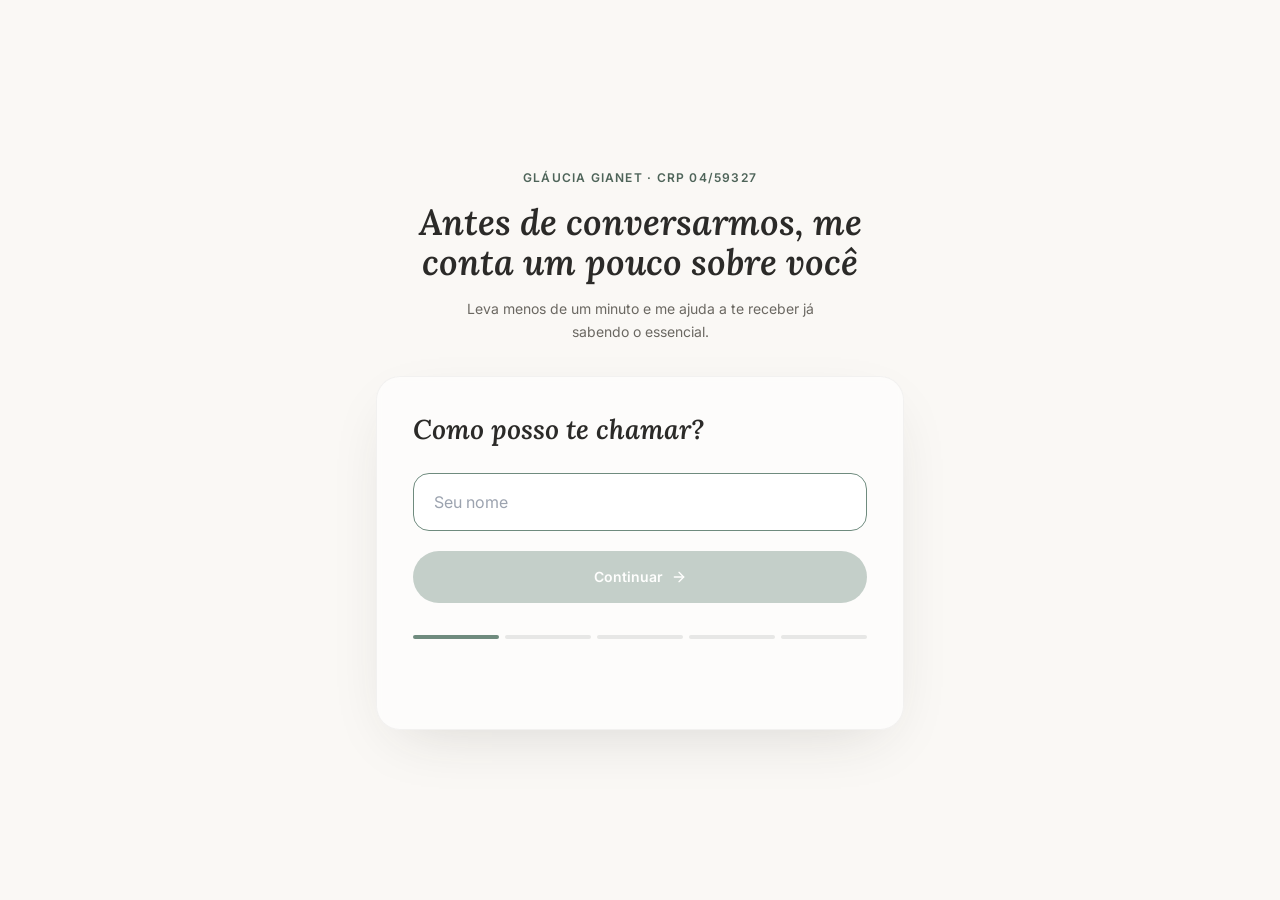
==== agendar/index.html @ 5de03a63 "Adiciona formulário de triagem em /agendar, com Meta Pixel Build do projeto landing-triagem publicad" ====
<!doctype html>
<html lang="pt-BR">
  <head>
    <meta charset="UTF-8" />
    <meta name="viewport" content="width=device-width, initial-scale=1" />
    <title>Gláucia Gianet | Agendar avaliação</title>
    <meta name="description" content="Responda algumas perguntas rápidas para agendar sua avaliação com a psicóloga Gláucia Gianet." />
    <meta name="robots" content="noindex" />

    <link rel="preconnect" href="https://fonts.googleapis.com" />
    <link rel="preconnect" href="https://fonts.gstatic.com" crossorigin />
    <link
      href="https://fonts.googleapis.com/css2?family=Lora:ital,wght@0,500;0,600;1,500;1,600&family=Inter:wght@400;500;600;700&display=swap"
      rel="stylesheet"
    />

    <!-- Meta Pixel Code (dataset "Valen Ads") -->
    <script>
      !function(f,b,e,v,n,t,s)
      {if(f.fbq)return;n=f.fbq=function(){n.callMethod?
      n.callMethod.apply(n,arguments):n.queue.push(arguments)};
      if(!f._fbq)f._fbq=n;n.push=n;n.loaded=!0;n.version='2.0';
      n.queue=[];t=b.createElement(e);t.async=!0;
      t.src=v;s=b.getElementsByTagName(e)[0];
      s.parentNode.insertBefore(t,s)}(window, document,'script',
      'https://connect.facebook.net/en_US/fbevents.js');
      fbq('init', '1316483920550855');
      fbq('track', 'PageView');
    </script>
    <!-- End Meta Pixel Code -->
    <script type="module" crossorigin src="/agendar/assets/index-CMJ3NV00.js"></script>
    <link rel="stylesheet" crossorigin href="/agendar/assets/index-fNC174bb.css">
  </head>
  <body>
    <noscript>
      <img height="1" width="1" style="display:none" src="https://www.facebook.com/tr?id=1316483920550855&ev=PageView&noscript=1" />
    </noscript>
    <div id="root"></div>
  </body>
</html>
---- agendar/assets/index-fNC174bb.css ----
*,:before,:after{--tw-border-spacing-x: 0;--tw-border-spacing-y: 0;--tw-translate-x: 0;--tw-translate-y: 0;--tw-rotate: 0;--tw-skew-x: 0;--tw-skew-y: 0;--tw-scale-x: 1;--tw-scale-y: 1;--tw-pan-x: ;--tw-pan-y: ;--tw-pinch-zoom: ;--tw-scroll-snap-strictness: proximity;--tw-gradient-from-position: ;--tw-gradient-via-position: ;--tw-gradient-to-position: ;--tw-ordinal: ;--tw-slashed-zero: ;--tw-numeric-figure: ;--tw-numeric-spacing: ;--tw-numeric-fraction: ;--tw-ring-inset: ;--tw-ring-offset-width: 0px;--tw-ring-offset-color: #fff;--tw-ring-color: rgb(59 130 246 / .5);--tw-ring-offset-shadow: 0 0 #0000;--tw-ring-shadow: 0 0 #0000;--tw-shadow: 0 0 #0000;--tw-shadow-colored: 0 0 #0000;--tw-blur: ;--tw-brightness: ;--tw-contrast: ;--tw-grayscale: ;--tw-hue-rotate: ;--tw-invert: ;--tw-saturate: ;--tw-sepia: ;--tw-drop-shadow: ;--tw-backdrop-blur: ;--tw-backdrop-brightness: ;--tw-backdrop-contrast: ;--tw-backdrop-grayscale: ;--tw-backdrop-hue-rotate: ;--tw-backdrop-invert: ;--tw-backdrop-opacity: ;--tw-backdrop-saturate: ;--tw-backdrop-sepia: ;--tw-contain-size: ;--tw-contain-layout: ;--tw-contain-paint: ;--tw-contain-style: }::backdrop{--tw-border-spacing-x: 0;--tw-border-spacing-y: 0;--tw-translate-x: 0;--tw-translate-y: 0;--tw-rotate: 0;--tw-skew-x: 0;--tw-skew-y: 0;--tw-scale-x: 1;--tw-scale-y: 1;--tw-pan-x: ;--tw-pan-y: ;--tw-pinch-zoom: ;--tw-scroll-snap-strictness: proximity;--tw-gradient-from-position: ;--tw-gradient-via-position: ;--tw-gradient-to-position: ;--tw-ordinal: ;--tw-slashed-zero: ;--tw-numeric-figure: ;--tw-numeric-spacing: ;--tw-numeric-fraction: ;--tw-ring-inset: ;--tw-ring-offset-width: 0px;--tw-ring-offset-color: #fff;--tw-ring-color: rgb(59 130 246 / .5);--tw-ring-offset-shadow: 0 0 #0000;--tw-ring-shadow: 0 0 #0000;--tw-shadow: 0 0 #0000;--tw-shadow-colored: 0 0 #0000;--tw-blur: ;--tw-brightness: ;--tw-contrast: ;--tw-grayscale: ;--tw-hue-rotate: ;--tw-invert: ;--tw-saturate: ;--tw-sepia: ;--tw-drop-shadow: ;--tw-backdrop-blur: ;--tw-backdrop-brightness: ;--tw-backdrop-contrast: ;--tw-backdrop-grayscale: ;--tw-backdrop-hue-rotate: ;--tw-backdrop-invert: ;--tw-backdrop-opacity: ;--tw-backdrop-saturate: ;--tw-backdrop-sepia: ;--tw-contain-size: ;--tw-contain-layout: ;--tw-contain-paint: ;--tw-contain-style: }*,:before,:after{box-sizing:border-box;border-width:0;border-style:solid;border-color:#e5e7eb}:before,:after{--tw-content: ""}html,:host{line-height:1.5;-webkit-text-size-adjust:100%;-moz-tab-size:4;-o-tab-size:4;tab-size:4;font-family:Inter,system-ui,sans-serif;font-feature-settings:normal;font-variation-settings:normal;-webkit-tap-highlight-color:transparent}body{margin:0;line-height:inherit}hr{height:0;color:inherit;border-top-width:1px}abbr:where([title]){-webkit-text-decoration:underline dotted;text-decoration:underline dotted}h1,h2,h3,h4,h5,h6{font-size:inherit;font-weight:inherit}a{color:inherit;text-decoration:inherit}b,strong{font-weight:bolder}code,kbd,samp,pre{font-family:ui-monospace,SFMono-Regular,Menlo,Monaco,Consolas,Liberation Mono,Courier New,monospace;font-feature-settings:normal;font-variation-settings:normal;font-size:1em}small{font-size:80%}sub,sup{font-size:75%;line-height:0;position:relative;vertical-align:baseline}sub{bottom:-.25em}sup{top:-.5em}table{text-indent:0;border-color:inherit;border-collapse:collapse}button,input,optgroup,select,textarea{font-family:inherit;font-feature-settings:inherit;font-variation-settings:inherit;font-size:100%;font-weight:inherit;line-height:inherit;letter-spacing:inherit;color:inherit;margin:0;padding:0}button,select{text-transform:none}button,input:where([type=button]),input:where([type=reset]),input:where([type=submit]){-webkit-appearance:button;background-color:transparent;background-image:none}:-moz-focusring{outline:auto}:-moz-ui-invalid{box-shadow:none}progress{vertical-align:baseline}::-webkit-inner-spin-button,::-webkit-outer-spin-button{height:auto}[type=search]{-webkit-appearance:textfield;outline-offset:-2px}::-webkit-search-decoration{-webkit-appearance:none}::-webkit-file-upload-button{-webkit-appearance:button;font:inherit}summary{display:list-item}blockquote,dl,dd,h1,h2,h3,h4,h5,h6,hr,figure,p,pre{margin:0}fieldset{margin:0;padding:0}legend{padding:0}ol,ul,menu{list-style:none;margin:0;padding:0}dialog{padding:0}textarea{resize:vertical}input::-moz-placeholder,textarea::-moz-placeholder{opacity:1;color:#9ca3af}input::placeholder,textarea::placeholder{opacity:1;color:#9ca3af}button,[role=button]{cursor:pointer}:disabled{cursor:default}img,svg,video,canvas,audio,iframe,embed,object{display:block;vertical-align:middle}img,video{max-width:100%;height:auto}[hidden]:where(:not([hidden=until-found])){display:none}html{scroll-behavior:smooth}body{--tw-bg-opacity: 1;background-color:rgb(250 248 245 / var(--tw-bg-opacity, 1));font-family:Inter,system-ui,sans-serif;--tw-text-opacity: 1;color:rgb(43 42 40 / var(--tw-text-opacity, 1));-webkit-font-smoothing:antialiased;-moz-osx-font-smoothing:grayscale}::-moz-selection{background-color:#6f8b7e40;--tw-text-opacity: 1;color:rgb(43 42 40 / var(--tw-text-opacity, 1))}::selection{background-color:#6f8b7e40;--tw-text-opacity: 1;color:rgb(43 42 40 / var(--tw-text-opacity, 1))}.container-triagem{margin-left:auto;margin-right:auto;width:100%;max-width:36rem;padding-left:1.5rem;padding-right:1.5rem}.btn-primary{display:inline-flex;width:100%;align-items:center;justify-content:center;gap:.5rem;border-radius:9999px;--tw-bg-opacity: 1;background-color:rgb(111 139 126 / var(--tw-bg-opacity, 1));padding:1rem 1.75rem;font-size:.875rem;line-height:1.25rem;font-weight:600;--tw-text-opacity: 1;color:rgb(255 255 255 / var(--tw-text-opacity, 1));transition-property:all;transition-timing-function:cubic-bezier(.4,0,.2,1);transition-duration:.3s}.btn-primary:hover{--tw-bg-opacity: 1;background-color:rgb(78 100 89 / var(--tw-bg-opacity, 1))}.btn-primary:active{--tw-scale-x: .98;--tw-scale-y: .98;transform:translate(var(--tw-translate-x),var(--tw-translate-y)) rotate(var(--tw-rotate)) skew(var(--tw-skew-x)) skewY(var(--tw-skew-y)) scaleX(var(--tw-scale-x)) scaleY(var(--tw-scale-y))}.btn-primary:disabled{cursor:not-allowed;opacity:.4}.option-card{display:flex;width:100%;align-items:center;gap:.75rem;border-radius:1rem;border-width:1px;border-color:#2b2a281a;--tw-bg-opacity: 1;background-color:rgb(255 255 255 / var(--tw-bg-opacity, 1));padding:1rem 1.25rem;text-align:left;font-size:.875rem;line-height:1.25rem;font-weight:500;--tw-text-opacity: 1;color:rgb(43 42 40 / var(--tw-text-opacity, 1));transition-property:all;transition-timing-function:cubic-bezier(.4,0,.2,1);transition-duration:.2s}.option-card:hover{border-color:#6f8b7e80;background-color:#6f8b7e0d}.relative{position:relative}.mx-auto{margin-left:auto;margin-right:auto}.mb-8{margin-bottom:2rem}.mt-2{margin-top:.5rem}.mt-3{margin-top:.75rem}.mt-4{margin-top:1rem}.mt-5{margin-top:1.25rem}.mt-6{margin-top:1.5rem}.mt-7{margin-top:1.75rem}.mt-8{margin-top:2rem}.flex{display:flex}.h-1{height:.25rem}.min-h-\[280px\]{min-height:280px}.min-h-screen{min-height:100vh}.w-full{width:100%}.max-w-sm{max-width:24rem}.flex-1{flex:1 1 0%}.resize-none{resize:none}.flex-col{flex-direction:column}.items-center{align-items:center}.justify-center{justify-content:center}.gap-1\.5{gap:.375rem}.gap-3{gap:.75rem}.rounded-2xl{border-radius:1rem}.rounded-3xl{border-radius:1.5rem}.rounded-full{border-radius:9999px}.border{border-width:1px}.border-ink\/15{border-color:#2b2a2826}.border-ink\/5{border-color:#2b2a280d}.bg-bg{--tw-bg-opacity: 1;background-color:rgb(250 248 245 / var(--tw-bg-opacity, 1))}.bg-ink\/10{background-color:#2b2a281a}.bg-sage{--tw-bg-opacity: 1;background-color:rgb(111 139 126 / var(--tw-bg-opacity, 1))}.bg-white{--tw-bg-opacity: 1;background-color:rgb(255 255 255 / var(--tw-bg-opacity, 1))}.bg-white\/60{background-color:#fff9}.p-6{padding:1.5rem}.px-5{padding-left:1.25rem;padding-right:1.25rem}.py-16{padding-top:4rem;padding-bottom:4rem}.py-4{padding-top:1rem;padding-bottom:1rem}.py-6{padding-top:1.5rem;padding-bottom:1.5rem}.text-center{text-align:center}.font-display{font-family:Lora,serif}.text-2xl{font-size:1.5rem;line-height:2rem}.text-3xl{font-size:1.875rem;line-height:2.25rem}.text-base{font-size:1rem;line-height:1.5rem}.text-sm{font-size:.875rem;line-height:1.25rem}.text-xl{font-size:1.25rem;line-height:1.75rem}.text-xs{font-size:.75rem;line-height:1rem}.font-medium{font-weight:500}.font-semibold{font-weight:600}.uppercase{text-transform:uppercase}.italic{font-style:italic}.leading-relaxed{line-height:1.625}.leading-tight{line-height:1.25}.tracking-widest{letter-spacing:.1em}.text-ink{--tw-text-opacity: 1;color:rgb(43 42 40 / var(--tw-text-opacity, 1))}.text-ink-muted{--tw-text-opacity: 1;color:rgb(107 104 98 / var(--tw-text-opacity, 1))}.text-sage{--tw-text-opacity: 1;color:rgb(111 139 126 / var(--tw-text-opacity, 1))}.text-sage-dim{--tw-text-opacity: 1;color:rgb(78 100 89 / var(--tw-text-opacity, 1))}.underline{text-decoration-line:underline}.decoration-sage\/40{text-decoration-color:#6f8b7e66}.underline-offset-4{text-underline-offset:4px}.shadow-soft{--tw-shadow: 0 20px 60px -24px rgba(43,42,40,.18);--tw-shadow-colored: 0 20px 60px -24px var(--tw-shadow-color);box-shadow:var(--tw-ring-offset-shadow, 0 0 #0000),var(--tw-ring-shadow, 0 0 #0000),var(--tw-shadow)}.outline-none{outline:2px solid transparent;outline-offset:2px}.backdrop-blur-sm{--tw-backdrop-blur: blur(4px);-webkit-backdrop-filter:var(--tw-backdrop-blur) var(--tw-backdrop-brightness) var(--tw-backdrop-contrast) var(--tw-backdrop-grayscale) var(--tw-backdrop-hue-rotate) var(--tw-backdrop-invert) var(--tw-backdrop-opacity) var(--tw-backdrop-saturate) var(--tw-backdrop-sepia);backdrop-filter:var(--tw-backdrop-blur) var(--tw-backdrop-brightness) var(--tw-backdrop-contrast) var(--tw-backdrop-grayscale) var(--tw-backdrop-hue-rotate) var(--tw-backdrop-invert) var(--tw-backdrop-opacity) var(--tw-backdrop-saturate) var(--tw-backdrop-sepia)}.transition{transition-property:color,background-color,border-color,text-decoration-color,fill,stroke,opacity,box-shadow,transform,filter,backdrop-filter;transition-timing-function:cubic-bezier(.4,0,.2,1);transition-duration:.15s}.transition-colors{transition-property:color,background-color,border-color,text-decoration-color,fill,stroke;transition-timing-function:cubic-bezier(.4,0,.2,1);transition-duration:.15s}.duration-300{transition-duration:.3s}.hover\:text-sage-dim\/70:hover{color:#4e6459b3}.focus\:border-sage:focus{--tw-border-opacity: 1;border-color:rgb(111 139 126 / var(--tw-border-opacity, 1))}@media (min-width: 640px){.sm\:p-9{padding:2.25rem}.sm\:text-4xl{font-size:2.25rem;line-height:2.5rem}.sm\:text-\[1\.7rem\]{font-size:1.7rem}}
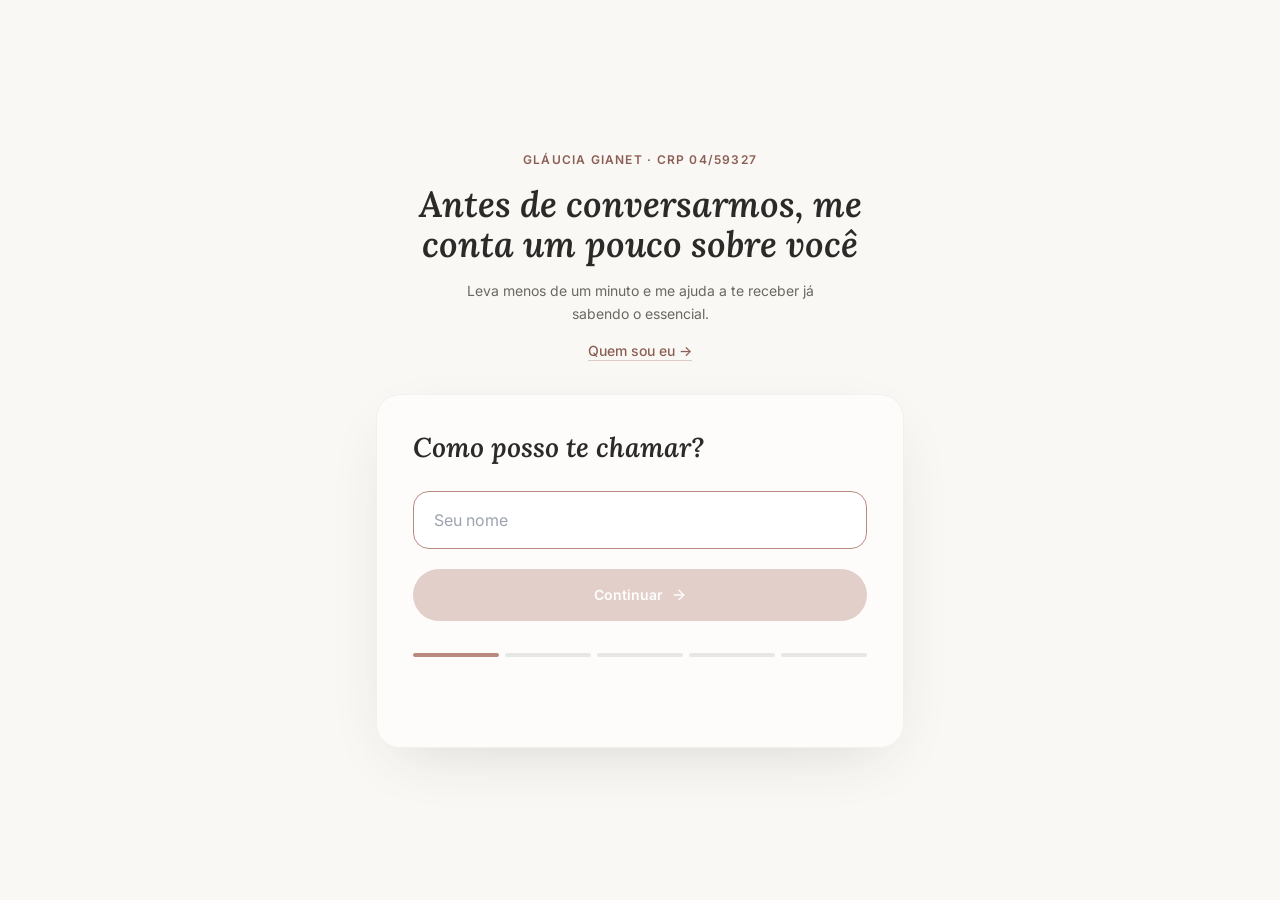
==== commit 4994585d: "Atualiza /agendar: cor real, link "Quem sou eu" e WhatsApp correto Co-Authored-By: Claude Sonnet 5 <" ====
--- a/agendar/index.html
+++ b/agendar/index.html
@@ -28,8 +28,8 @@
       fbq('track', 'PageView');
     </script>
     <!-- End Meta Pixel Code -->
-    <script type="module" crossorigin src="/agendar/assets/index-CMJ3NV00.js"></script>
-    <link rel="stylesheet" crossorigin href="/agendar/assets/index-fNC174bb.css">
+    <script type="module" crossorigin src="/agendar/assets/index-BS1wzbxw.js"></script>
+    <link rel="stylesheet" crossorigin href="/agendar/assets/index-CA0Q7Kvb.css">
   </head>
   <body>
     <noscript>
--- a/agendar/assets/index-CA0Q7Kvb.css
+++ b/agendar/assets/index-CA0Q7Kvb.css
@@ -0,0 +1 @@
+*,:before,:after{--tw-border-spacing-x: 0;--tw-border-spacing-y: 0;--tw-translate-x: 0;--tw-translate-y: 0;--tw-rotate: 0;--tw-skew-x: 0;--tw-skew-y: 0;--tw-scale-x: 1;--tw-scale-y: 1;--tw-pan-x: ;--tw-pan-y: ;--tw-pinch-zoom: ;--tw-scroll-snap-strictness: proximity;--tw-gradient-from-position: ;--tw-gradient-via-position: ;--tw-gradient-to-position: ;--tw-ordinal: ;--tw-slashed-zero: ;--tw-numeric-figure: ;--tw-numeric-spacing: ;--tw-numeric-fraction: ;--tw-ring-inset: ;--tw-ring-offset-width: 0px;--tw-ring-offset-color: #fff;--tw-ring-color: rgb(59 130 246 / .5);--tw-ring-offset-shadow: 0 0 #0000;--tw-ring-shadow: 0 0 #0000;--tw-shadow: 0 0 #0000;--tw-shadow-colored: 0 0 #0000;--tw-blur: ;--tw-brightness: ;--tw-contrast: ;--tw-grayscale: ;--tw-hue-rotate: ;--tw-invert: ;--tw-saturate: ;--tw-sepia: ;--tw-drop-shadow: ;--tw-backdrop-blur: ;--tw-backdrop-brightness: ;--tw-backdrop-contrast: ;--tw-backdrop-grayscale: ;--tw-backdrop-hue-rotate: ;--tw-backdrop-invert: ;--tw-backdrop-opacity: ;--tw-backdrop-saturate: ;--tw-backdrop-sepia: ;--tw-contain-size: ;--tw-contain-layout: ;--tw-contain-paint: ;--tw-contain-style: }::backdrop{--tw-border-spacing-x: 0;--tw-border-spacing-y: 0;--tw-translate-x: 0;--tw-translate-y: 0;--tw-rotate: 0;--tw-skew-x: 0;--tw-skew-y: 0;--tw-scale-x: 1;--tw-scale-y: 1;--tw-pan-x: ;--tw-pan-y: ;--tw-pinch-zoom: ;--tw-scroll-snap-strictness: proximity;--tw-gradient-from-position: ;--tw-gradient-via-position: ;--tw-gradient-to-position: ;--tw-ordinal: ;--tw-slashed-zero: ;--tw-numeric-figure: ;--tw-numeric-spacing: ;--tw-numeric-fraction: ;--tw-ring-inset: ;--tw-ring-offset-width: 0px;--tw-ring-offset-color: #fff;--tw-ring-color: rgb(59 130 246 / .5);--tw-ring-offset-shadow: 0 0 #0000;--tw-ring-shadow: 0 0 #0000;--tw-shadow: 0 0 #0000;--tw-shadow-colored: 0 0 #0000;--tw-blur: ;--tw-brightness: ;--tw-contrast: ;--tw-grayscale: ;--tw-hue-rotate: ;--tw-invert: ;--tw-saturate: ;--tw-sepia: ;--tw-drop-shadow: ;--tw-backdrop-blur: ;--tw-backdrop-brightness: ;--tw-backdrop-contrast: ;--tw-backdrop-grayscale: ;--tw-backdrop-hue-rotate: ;--tw-backdrop-invert: ;--tw-backdrop-opacity: ;--tw-backdrop-saturate: ;--tw-backdrop-sepia: ;--tw-contain-size: ;--tw-contain-layout: ;--tw-contain-paint: ;--tw-contain-style: }*,:before,:after{box-sizing:border-box;border-width:0;border-style:solid;border-color:#e5e7eb}:before,:after{--tw-content: ""}html,:host{line-height:1.5;-webkit-text-size-adjust:100%;-moz-tab-size:4;-o-tab-size:4;tab-size:4;font-family:Inter,system-ui,sans-serif;font-feature-settings:normal;font-variation-settings:normal;-webkit-tap-highlight-color:transparent}body{margin:0;line-height:inherit}hr{height:0;color:inherit;border-top-width:1px}abbr:where([title]){-webkit-text-decoration:underline dotted;text-decoration:underline dotted}h1,h2,h3,h4,h5,h6{font-size:inherit;font-weight:inherit}a{color:inherit;text-decoration:inherit}b,strong{font-weight:bolder}code,kbd,samp,pre{font-family:ui-monospace,SFMono-Regular,Menlo,Monaco,Consolas,Liberation Mono,Courier New,monospace;font-feature-settings:normal;font-variation-settings:normal;font-size:1em}small{font-size:80%}sub,sup{font-size:75%;line-height:0;position:relative;vertical-align:baseline}sub{bottom:-.25em}sup{top:-.5em}table{text-indent:0;border-color:inherit;border-collapse:collapse}button,input,optgroup,select,textarea{font-family:inherit;font-feature-settings:inherit;font-variation-settings:inherit;font-size:100%;font-weight:inherit;line-height:inherit;letter-spacing:inherit;color:inherit;margin:0;padding:0}button,select{text-transform:none}button,input:where([type=button]),input:where([type=reset]),input:where([type=submit]){-webkit-appearance:button;background-color:transparent;background-image:none}:-moz-focusring{outline:auto}:-moz-ui-invalid{box-shadow:none}progress{vertical-align:baseline}::-webkit-inner-spin-button,::-webkit-outer-spin-button{height:auto}[type=search]{-webkit-appearance:textfield;outline-offset:-2px}::-webkit-search-decoration{-webkit-appearance:none}::-webkit-file-upload-button{-webkit-appearance:button;font:inherit}summary{display:list-item}blockquote,dl,dd,h1,h2,h3,h4,h5,h6,hr,figure,p,pre{margin:0}fieldset{margin:0;padding:0}legend{padding:0}ol,ul,menu{list-style:none;margin:0;padding:0}dialog{padding:0}textarea{resize:vertical}input::-moz-placeholder,textarea::-moz-placeholder{opacity:1;color:#9ca3af}input::placeholder,textarea::placeholder{opacity:1;color:#9ca3af}button,[role=button]{cursor:pointer}:disabled{cursor:default}img,svg,video,canvas,audio,iframe,embed,object{display:block;vertical-align:middle}img,video{max-width:100%;height:auto}[hidden]:where(:not([hidden=until-found])){display:none}html{scroll-behavior:smooth}body{--tw-bg-opacity: 1;background-color:rgb(250 248 245 / var(--tw-bg-opacity, 1));font-family:Inter,system-ui,sans-serif;--tw-text-opacity: 1;color:rgb(43 42 40 / var(--tw-text-opacity, 1));-webkit-font-smoothing:antialiased;-moz-osx-font-smoothing:grayscale}::-moz-selection{background-color:#b98a8040;--tw-text-opacity: 1;color:rgb(43 42 40 / var(--tw-text-opacity, 1))}::selection{background-color:#b98a8040;--tw-text-opacity: 1;color:rgb(43 42 40 / var(--tw-text-opacity, 1))}.container-triagem{margin-left:auto;margin-right:auto;width:100%;max-width:36rem;padding-left:1.5rem;padding-right:1.5rem}.btn-primary{display:inline-flex;width:100%;align-items:center;justify-content:center;gap:.5rem;border-radius:9999px;--tw-bg-opacity: 1;background-color:rgb(185 138 128 / var(--tw-bg-opacity, 1));padding:1rem 1.75rem;font-size:.875rem;line-height:1.25rem;font-weight:600;--tw-text-opacity: 1;color:rgb(255 255 255 / var(--tw-text-opacity, 1));transition-property:all;transition-timing-function:cubic-bezier(.4,0,.2,1);transition-duration:.3s}.btn-primary:hover{--tw-bg-opacity: 1;background-color:rgb(140 95 84 / var(--tw-bg-opacity, 1))}.btn-primary:active{--tw-scale-x: .98;--tw-scale-y: .98;transform:translate(var(--tw-translate-x),var(--tw-translate-y)) rotate(var(--tw-rotate)) skew(var(--tw-skew-x)) skewY(var(--tw-skew-y)) scaleX(var(--tw-scale-x)) scaleY(var(--tw-scale-y))}.btn-primary:disabled{cursor:not-allowed;opacity:.4}.option-card{display:flex;width:100%;align-items:center;gap:.75rem;border-radius:1rem;border-width:1px;border-color:#2b2a281a;--tw-bg-opacity: 1;background-color:rgb(255 255 255 / var(--tw-bg-opacity, 1));padding:1rem 1.25rem;text-align:left;font-size:.875rem;line-height:1.25rem;font-weight:500;--tw-text-opacity: 1;color:rgb(43 42 40 / var(--tw-text-opacity, 1));transition-property:all;transition-timing-function:cubic-bezier(.4,0,.2,1);transition-duration:.2s}.option-card:hover{border-color:#b98a8080;background-color:#b98a800d}.relative{position:relative}.mx-auto{margin-left:auto;margin-right:auto}.mb-8{margin-bottom:2rem}.mt-2{margin-top:.5rem}.mt-3{margin-top:.75rem}.mt-4{margin-top:1rem}.mt-5{margin-top:1.25rem}.mt-6{margin-top:1.5rem}.mt-7{margin-top:1.75rem}.mt-8{margin-top:2rem}.flex{display:flex}.inline-flex{display:inline-flex}.h-1{height:.25rem}.min-h-\[280px\]{min-height:280px}.min-h-screen{min-height:100vh}.w-full{width:100%}.max-w-sm{max-width:24rem}.flex-1{flex:1 1 0%}.resize-none{resize:none}.flex-col{flex-direction:column}.items-center{align-items:center}.justify-center{justify-content:center}.gap-1{gap:.25rem}.gap-1\.5{gap:.375rem}.gap-3{gap:.75rem}.rounded-2xl{border-radius:1rem}.rounded-3xl{border-radius:1.5rem}.rounded-full{border-radius:9999px}.border{border-width:1px}.border-ink\/15{border-color:#2b2a2826}.border-ink\/5{border-color:#2b2a280d}.bg-bg{--tw-bg-opacity: 1;background-color:rgb(250 248 245 / var(--tw-bg-opacity, 1))}.bg-ink\/10{background-color:#2b2a281a}.bg-sage{--tw-bg-opacity: 1;background-color:rgb(185 138 128 / var(--tw-bg-opacity, 1))}.bg-white{--tw-bg-opacity: 1;background-color:rgb(255 255 255 / var(--tw-bg-opacity, 1))}.bg-white\/60{background-color:#fff9}.p-6{padding:1.5rem}.px-5{padding-left:1.25rem;padding-right:1.25rem}.py-16{padding-top:4rem;padding-bottom:4rem}.py-4{padding-top:1rem;padding-bottom:1rem}.py-6{padding-top:1.5rem;padding-bottom:1.5rem}.text-center{text-align:center}.font-display{font-family:Lora,serif}.text-2xl{font-size:1.5rem;line-height:2rem}.text-3xl{font-size:1.875rem;line-height:2.25rem}.text-base{font-size:1rem;line-height:1.5rem}.text-sm{font-size:.875rem;line-height:1.25rem}.text-xl{font-size:1.25rem;line-height:1.75rem}.text-xs{font-size:.75rem;line-height:1rem}.font-medium{font-weight:500}.font-semibold{font-weight:600}.uppercase{text-transform:uppercase}.italic{font-style:italic}.leading-relaxed{line-height:1.625}.leading-tight{line-height:1.25}.tracking-widest{letter-spacing:.1em}.text-ink{--tw-text-opacity: 1;color:rgb(43 42 40 / var(--tw-text-opacity, 1))}.text-ink-muted{--tw-text-opacity: 1;color:rgb(107 104 98 / var(--tw-text-opacity, 1))}.text-sage{--tw-text-opacity: 1;color:rgb(185 138 128 / var(--tw-text-opacity, 1))}.text-sage-dim{--tw-text-opacity: 1;color:rgb(140 95 84 / var(--tw-text-opacity, 1))}.underline{text-decoration-line:underline}.decoration-sage\/40{text-decoration-color:#b98a8066}.underline-offset-4{text-underline-offset:4px}.shadow-soft{--tw-shadow: 0 20px 60px -24px rgba(43,42,40,.18);--tw-shadow-colored: 0 20px 60px -24px var(--tw-shadow-color);box-shadow:var(--tw-ring-offset-shadow, 0 0 #0000),var(--tw-ring-shadow, 0 0 #0000),var(--tw-shadow)}.outline-none{outline:2px solid transparent;outline-offset:2px}.backdrop-blur-sm{--tw-backdrop-blur: blur(4px);-webkit-backdrop-filter:var(--tw-backdrop-blur) var(--tw-backdrop-brightness) var(--tw-backdrop-contrast) var(--tw-backdrop-grayscale) var(--tw-backdrop-hue-rotate) var(--tw-backdrop-invert) var(--tw-backdrop-opacity) var(--tw-backdrop-saturate) var(--tw-backdrop-sepia);backdrop-filter:var(--tw-backdrop-blur) var(--tw-backdrop-brightness) var(--tw-backdrop-contrast) var(--tw-backdrop-grayscale) var(--tw-backdrop-hue-rotate) var(--tw-backdrop-invert) var(--tw-backdrop-opacity) var(--tw-backdrop-saturate) var(--tw-backdrop-sepia)}.transition{transition-property:color,background-color,border-color,text-decoration-color,fill,stroke,opacity,box-shadow,transform,filter,backdrop-filter;transition-timing-function:cubic-bezier(.4,0,.2,1);transition-duration:.15s}.transition-colors{transition-property:color,background-color,border-color,text-decoration-color,fill,stroke;transition-timing-function:cubic-bezier(.4,0,.2,1);transition-duration:.15s}.duration-300{transition-duration:.3s}.hover\:text-sage-dim\/70:hover{color:#8c5f54b3}.focus\:border-sage:focus{--tw-border-opacity: 1;border-color:rgb(185 138 128 / var(--tw-border-opacity, 1))}@media (min-width: 640px){.sm\:p-9{padding:2.25rem}.sm\:text-4xl{font-size:2.25rem;line-height:2.5rem}.sm\:text-\[1\.7rem\]{font-size:1.7rem}}
